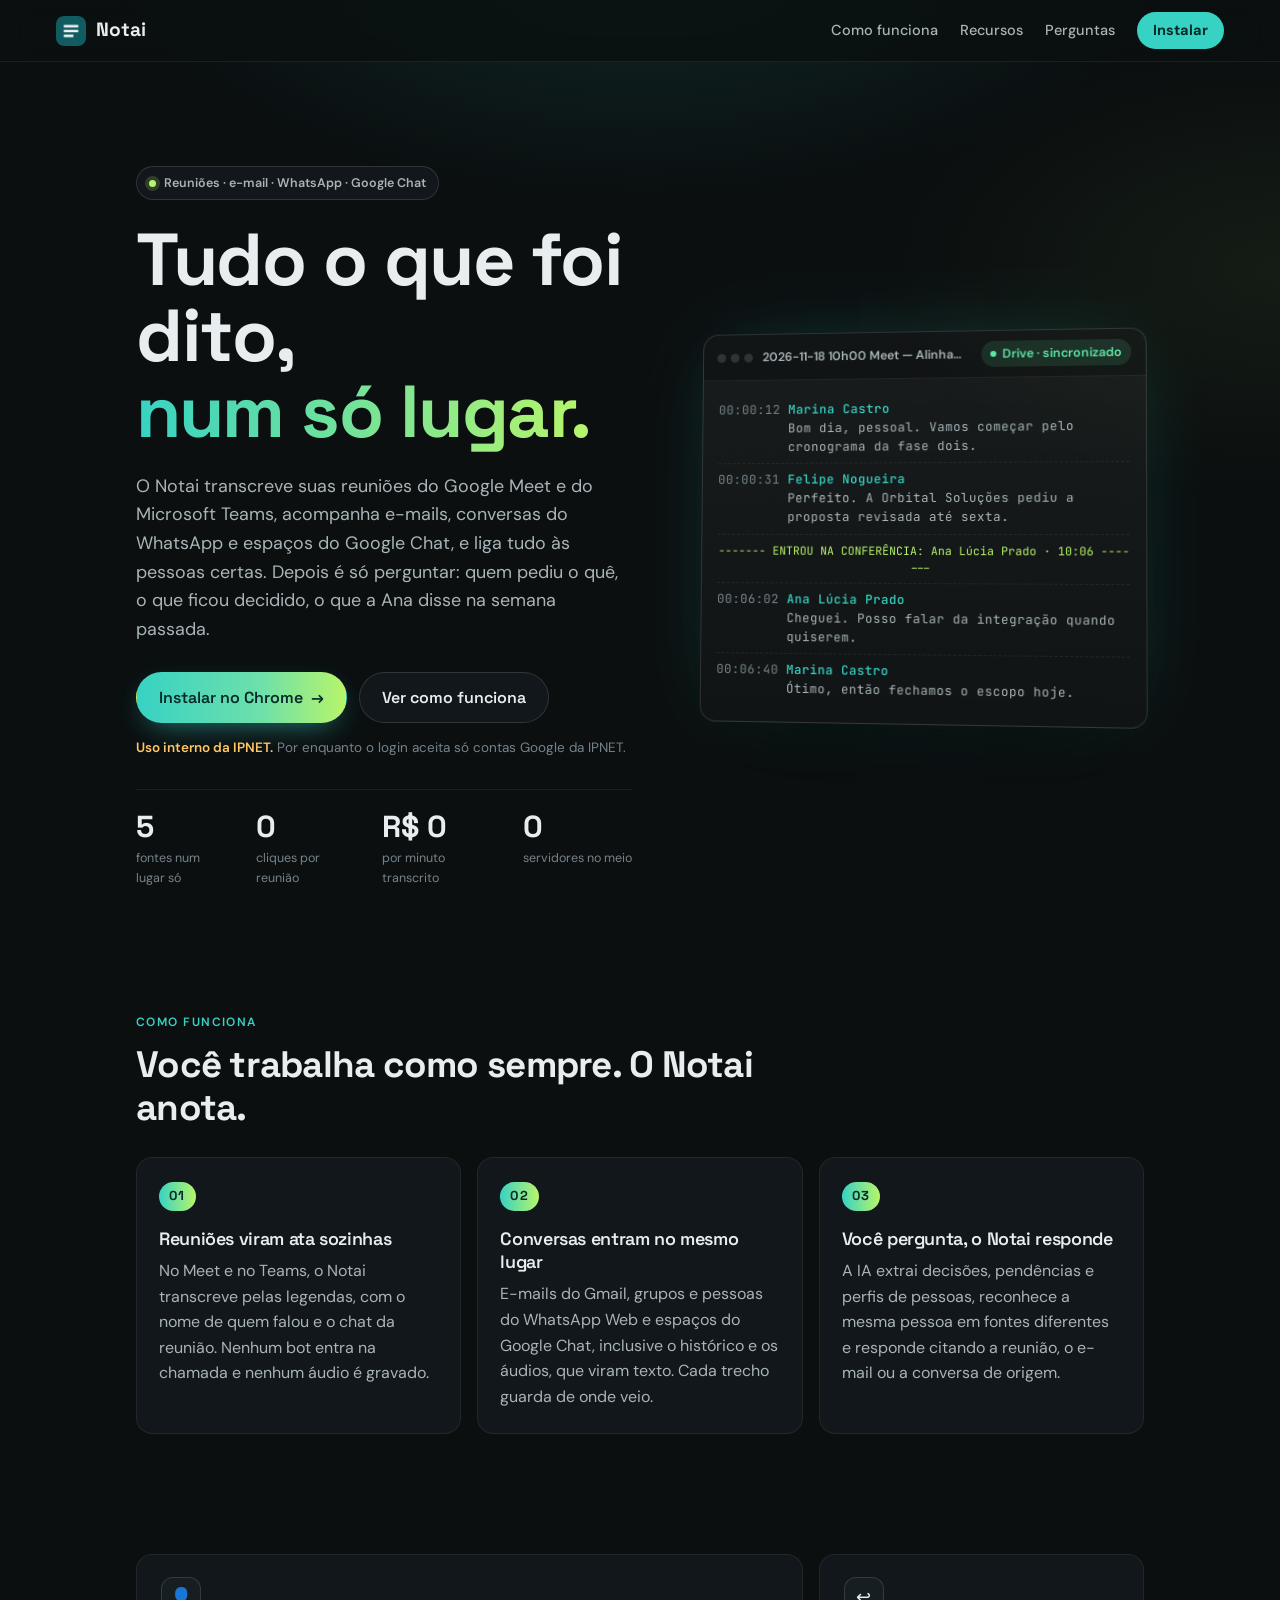
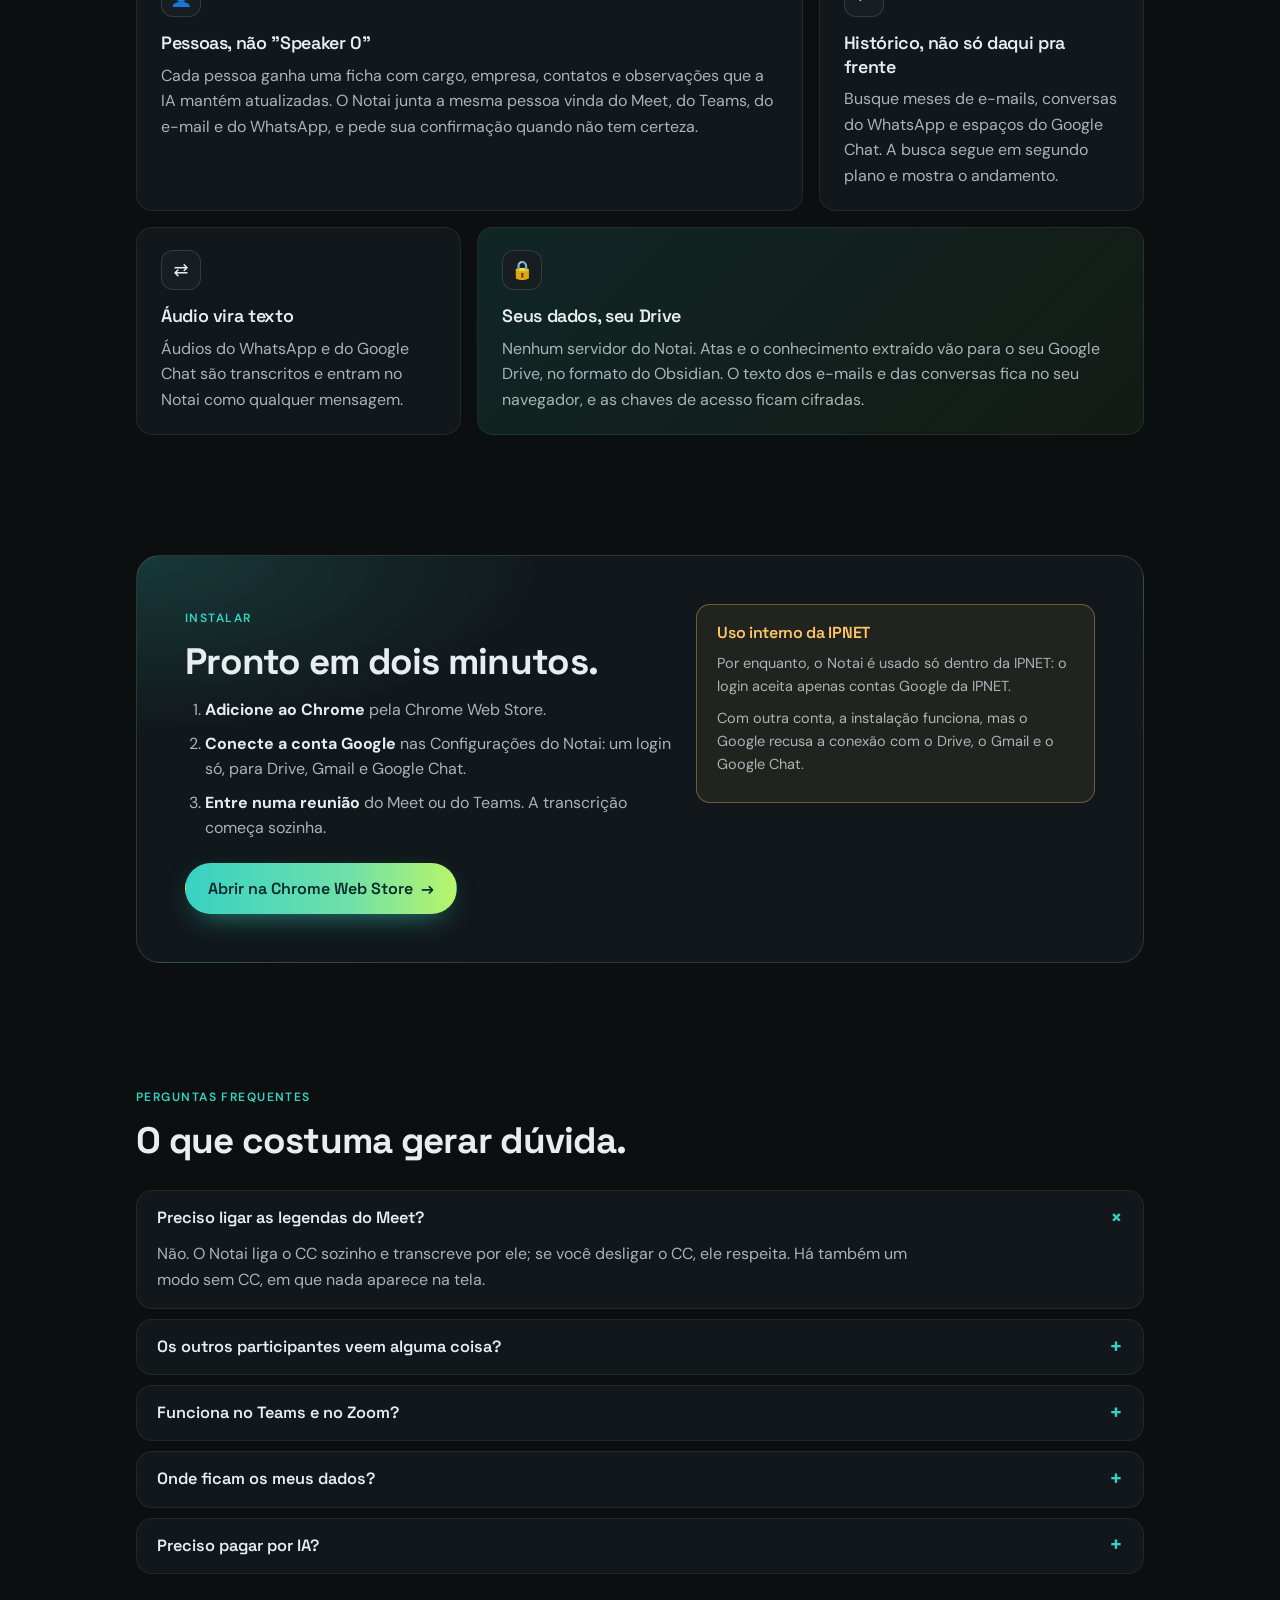
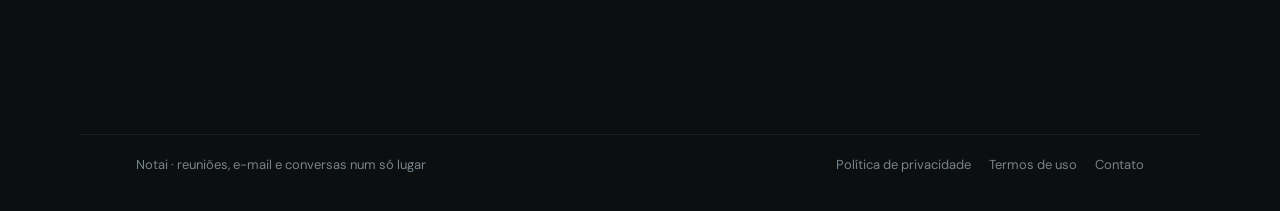
==== index.html @ 9de2dbbe "Site do Notai (notai.ia.br): home, política de privacidade e termos de uso Co-Authored-By: Claude Op" ====
<!doctype html>
<html lang="pt-BR">
<head>
  <meta charset="utf-8" />
  <meta name="viewport" content="width=device-width, initial-scale=1" />
  <title>Notai · reuniões e conversas num só lugar</title>
  <meta name="description" content="O Notai é uma extensão para o Google Chrome que transcreve reuniões do Google Meet e do Microsoft Teams e junta tudo, com e-mails, WhatsApp e Google Chat, num lugar só que você consulta em linguagem natural. Sem bot, sem servidor e sem custo por minuto." />
  <link rel="icon" href="icon128.png" />
  <link rel="preconnect" href="https://fonts.googleapis.com" />
  <link rel="preconnect" href="https://fonts.gstatic.com" crossorigin />
  <link href="https://fonts.googleapis.com/css2?family=Space+Grotesk:wght@500;600;700&family=DM+Sans:opsz,wght@9..40,400;9..40,500;9..40,600&family=JetBrains+Mono:wght@400;500&display=swap" rel="stylesheet" />
  <link rel="stylesheet" href="style.css" />
</head>
<body>
  <div class="glow" aria-hidden="true"></div>

  <header class="top">
    <a class="brand" href="./"><img src="icon128.png" alt="" width="30" height="30" /><span>Notai</span></a>
    <nav class="nav" aria-label="Principal">
      <a href="#como-funciona">Como funciona</a>
      <a href="#recursos">Recursos</a>
      <a href="#perguntas">Perguntas</a>
      <a class="cta" href="#instalar">Instalar</a>
    </nav>
  </header>

  <main>
    <section class="hero">
      <div>
        <span class="pill"><span class="pill-dot"></span>Reuniões · e-mail · WhatsApp · Google Chat</span>
        <h1>Tudo o que foi dito,<br /><span class="grad">num só lugar.</span></h1>
        <p class="lede">O Notai transcreve suas reuniões do Google Meet e do Microsoft Teams, acompanha e-mails, conversas do WhatsApp e espaços do Google Chat, e liga tudo às pessoas certas. Depois é só perguntar: quem pediu o quê, o que ficou decidido, o que a Ana disse na semana passada.</p>
        <div class="cta-row">
          <a class="btn btn-primary" href="#instalar">Instalar no Chrome <span class="arrow">→</span></a>
          <a class="btn btn-ghost" href="#como-funciona">Ver como funciona</a>
        </div>
        <p class="note"><strong>Uso interno da IPNET.</strong> Por enquanto o login aceita só contas Google da IPNET.</p>
        <ul class="proof" aria-label="O que o Notai garante">
          <li><strong>5</strong><span>fontes num lugar só</span></li>
          <li><strong>0</strong><span>cliques por reunião</span></li>
          <li><strong>R$ 0</strong><span>por minuto transcrito</span></li>
          <li><strong>0</strong><span>servidores no meio</span></li>
        </ul>
      </div>
      <figure class="sample" aria-label="Exemplo de transcrição">
        <figcaption>
          <span class="win"><i></i><i></i><i></i></span>
          <span class="sample-name">2026-11-18 10h00 Meet — Alinhamento Projeto Aurora.md</span>
          <span class="sample-tag"><span class="live-dot"></span>Drive · sincronizado</span>
        </figcaption>
        <div class="sample-body">
          <div class="line"><span class="t">00:00:12</span><span class="who">Marina Castro</span><span class="txt">Bom dia, pessoal. Vamos começar pelo cronograma da fase dois.</span></div>
          <div class="line"><span class="t">00:00:31</span><span class="who">Felipe Nogueira</span><span class="txt">Perfeito. A Orbital Soluções pediu a proposta revisada até sexta.</span></div>
          <div class="line ev">------- ENTROU NA CONFERÊNCIA: Ana Lúcia Prado · 10:06 -------</div>
          <div class="line"><span class="t">00:06:02</span><span class="who">Ana Lúcia Prado</span><span class="txt">Cheguei. Posso falar da integração quando quiserem.</span></div>
          <div class="line"><span class="t">00:06:40</span><span class="who">Marina Castro</span><span class="txt">Ótimo, então fechamos o escopo hoje.</span></div>
        </div>
      </figure>
    </section>

    <section id="como-funciona">
      <div class="section-head">
        <span class="eyebrow">Como funciona</span>
        <h2>Você trabalha como sempre. O Notai anota.</h2>
      </div>
      <ol class="steps">
        <li class="card"><span class="step-n">01</span><h3>Reuniões viram ata sozinhas</h3><p>No Meet e no Teams, o Notai transcreve pelas legendas, com o nome de quem falou e o chat da reunião. Nenhum bot entra na chamada e nenhum áudio é gravado.</p></li>
        <li class="card"><span class="step-n">02</span><h3>Conversas entram no mesmo lugar</h3><p>E-mails do Gmail, grupos e pessoas do WhatsApp Web e espaços do Google Chat, inclusive o histórico e os áudios, que viram texto. Cada trecho guarda de onde veio.</p></li>
        <li class="card"><span class="step-n">03</span><h3>Você pergunta, o Notai responde</h3><p>A IA extrai decisões, pendências e perfis de pessoas, reconhece a mesma pessoa em fontes diferentes e responde citando a reunião, o e-mail ou a conversa de origem.</p></li>
      </ol>
    </section>

    <section id="recursos" class="bento">
      <article class="card span-2"><span class="icon">👤</span><h3>Pessoas, não "Speaker 0"</h3><p>Cada pessoa ganha uma ficha com cargo, empresa, contatos e observações que a IA mantém atualizadas. O Notai junta a mesma pessoa vinda do Meet, do Teams, do e-mail e do WhatsApp, e pede sua confirmação quando não tem certeza.</p></article>
      <article class="card"><span class="icon">↩</span><h3>Histórico, não só daqui pra frente</h3><p>Busque meses de e-mails, conversas do WhatsApp e espaços do Google Chat. A busca segue em segundo plano e mostra o andamento.</p></article>
      <article class="card"><span class="icon">⇄</span><h3>Áudio vira texto</h3><p>Áudios do WhatsApp e do Google Chat são transcritos e entram no Notai como qualquer mensagem.</p></article>
      <article class="card span-2 accent"><span class="icon">🔒</span><h3>Seus dados, seu Drive</h3><p>Nenhum servidor do Notai. Atas e o conhecimento extraído vão para o seu Google Drive, no formato do Obsidian. O texto dos e-mails e das conversas fica no seu navegador, e as chaves de acesso ficam cifradas.</p></article>
    </section>

    <section id="instalar" class="install">
      <div>
        <span class="eyebrow">Instalar</span>
        <h2>Pronto em dois minutos.</h2>
        <ol>
          <li><strong>Adicione ao Chrome</strong> pela Chrome Web Store.</li>
          <li><strong>Conecte a conta Google</strong> nas Configurações do Notai: um login só, para Drive, Gmail e Google Chat.</li>
          <li><strong>Entre numa reunião</strong> do Meet ou do Teams. A transcrição começa sozinha.</li>
        </ol>
        <div class="cta-row" style="margin-top: 22px">
          <a class="btn btn-primary" id="store-link" href="https://chromewebstore.google.com/search/Notai" target="_blank" rel="noopener">Abrir na Chrome Web Store <span class="arrow">→</span></a>
        </div>
      </div>
      <aside class="ipnet">
        <h3>Uso interno da IPNET</h3>
        <p>Por enquanto, o Notai é usado só dentro da IPNET: o login aceita apenas contas Google da IPNET.</p>
        <p>Com outra conta, a instalação funciona, mas o Google recusa a conexão com o Drive, o Gmail e o Google Chat.</p>
      </aside>
    </section>

    <section id="perguntas" class="faq">
      <div class="section-head">
        <span class="eyebrow">Perguntas frequentes</span>
        <h2>O que costuma gerar dúvida.</h2>
      </div>
      <div class="faq-list">
        <details class="card" open><summary>Preciso ligar as legendas do Meet?</summary><p>Não. O Notai liga o CC sozinho e transcreve por ele; se você desligar o CC, ele respeita. Há também um modo sem CC, em que nada aparece na tela.</p></details>
        <details class="card"><summary>Os outros participantes veem alguma coisa?</summary><p>Nenhum bot entra na chamada. Por isso mesmo, avise que a reunião está sendo transcrita; o Notai pode mandar esse aviso no chat da reunião por você.</p></details>
        <details class="card"><summary>Funciona no Teams e no Zoom?</summary><p>No Teams web, sim: o Notai liga as legendas sozinho, transcreve e guarda o chat da reunião. O Zoom ainda não é coberto.</p></details>
        <details class="card"><summary>Onde ficam os meus dados?</summary><p>Não existe servidor do Notai. Atas e o conhecimento extraído vão para o seu Drive; o texto de e-mails e conversas fica no seu navegador. Com uma IA em nuvem, os trechos analisados vão para o provedor que você escolher. Detalhes na <a href="politica-de-privacidade/">política de privacidade</a>.</p></details>
        <details class="card"><summary>Preciso pagar por IA?</summary><p>Não para transcrever. Para resumir e responder perguntas, você escolhe entre a IA do próprio Chrome (Gemini Nano), gratuita, e um provedor em nuvem com a sua chave.</p></details>
      </div>
    </section>
  </main>

  <footer class="site-footer">
    <span>Notai · reuniões, e-mail e conversas num só lugar</span>
    <nav aria-label="Rodapé">
      <a href="politica-de-privacidade/">Política de privacidade</a>
      <a href="termos-de-uso/">Termos de uso</a>
      <a href="mailto:rodrigorbonfim@gmail.com">Contato</a>
    </nav>
  </footer>
</body>
</html>
---- style.css ----
/* notai.ia.br: mesma identidade das Configurações do Notai (fundo escuro, verde-água, Space Grotesk + DM Sans).
   Home chamativa; política e termos como páginas de leitura. */

:root {
  color-scheme: dark;
  --bg: #0b0f10;
  --surface: #11171a;
  --surface-2: #161e22;
  --text: #e8eef0;
  --text-2: #a9b4b8;
  --muted: #76838a;
  --line: rgba(255, 255, 255, .07);
  --line-2: rgba(255, 255, 255, .13);
  --brand: #37d2c4;
  --brand-2: #b8f56a;
  --brand-soft: rgba(55, 210, 196, .12);
  --brand-ink: #062a2a;
  --warn: #ffc864;
  --font-display: "Space Grotesk", "Segoe UI", system-ui, sans-serif;
  --font-body: "DM Sans", "Segoe UI", system-ui, sans-serif;
  --font-mono: "JetBrains Mono", ui-monospace, Consolas, monospace;
  --ease: cubic-bezier(.2, .7, .2, 1);
  --radius: 16px;
}

* { box-sizing: border-box; }
html { scroll-behavior: smooth; }
body { margin: 0; background: var(--bg); color: var(--text); font-family: var(--font-body); font-size: 16px; line-height: 1.6; overflow-x: hidden; }
a { color: var(--brand); }
h1, h2, h3 { font-family: var(--font-display); margin: 0; letter-spacing: -.02em; }
h1 { font-size: clamp(2.5rem, 6.4vw, 4.6rem); line-height: 1.03; font-weight: 700; }
h2 { font-size: clamp(1.6rem, 3.2vw, 2.3rem); line-height: 1.15; font-weight: 700; }
h3 { font-size: 1.12rem; line-height: 1.3; font-weight: 600; }
:focus-visible { outline: 2px solid var(--brand); outline-offset: 3px; }

/* fundo: brilho suave no alto, sem animação pesada */
.glow { position: fixed; inset: 0; z-index: -1; pointer-events: none; background:
  radial-gradient(900px 480px at 50% -10%, rgba(55, 210, 196, .14), transparent 62%),
  radial-gradient(700px 400px at 100% 30%, rgba(184, 245, 106, .06), transparent 60%); }

/* ───────── cabeçalho ───────── */
.top { position: sticky; top: 0; z-index: 5; display: flex; align-items: center; justify-content: space-between; gap: 16px; padding: 12px clamp(16px, 5vw, 56px); background: rgba(11, 15, 16, .8); backdrop-filter: blur(12px); border-bottom: 1px solid var(--line); }
.brand { display: flex; align-items: center; gap: 10px; text-decoration: none; color: var(--text); font-family: var(--font-display); font-size: 1.2rem; font-weight: 700; }
.brand img { width: 30px; height: 30px; border-radius: 8px; }
.nav { display: flex; align-items: center; gap: 22px; }
.nav a { text-decoration: none; color: var(--text-2); font-weight: 500; font-size: 14.5px; }
.nav a:hover { color: var(--text); }
.nav .cta { padding: 7px 16px; border-radius: 999px; background: var(--brand); color: var(--brand-ink); font-weight: 700; }
.nav .cta:hover { color: var(--brand-ink); box-shadow: 0 8px 22px -10px rgba(55, 210, 196, .9); }

main { max-width: 1120px; margin: 0 auto; padding: 0 clamp(16px, 5vw, 56px) 40px; }
section { margin: 0 0 clamp(64px, 10vw, 120px); }
.eyebrow { display: inline-block; margin-bottom: 12px; font-size: 12px; font-weight: 600; letter-spacing: .12em; text-transform: uppercase; color: var(--brand); }
.section-head { max-width: 660px; margin-bottom: 28px; }
.section-head p { color: var(--text-2); margin: 10px 0 0; }
.card { background: var(--surface); border: 1px solid var(--line); border-radius: var(--radius); }

/* ───────── botões ───────── */
.btn { display: inline-flex; align-items: center; gap: 8px; padding: 12px 22px; border-radius: 999px; font-family: var(--font-display); font-weight: 600; text-decoration: none; border: 1px solid transparent; transition: transform .2s var(--ease), box-shadow .2s, border-color .2s; }
.btn-primary { background: linear-gradient(90deg, var(--brand), #6fe0a9 60%, var(--brand-2)); color: var(--brand-ink); box-shadow: 0 10px 30px -12px rgba(55, 210, 196, .7); }
.btn-primary:hover { transform: translateY(-2px); box-shadow: 0 18px 40px -14px rgba(55, 210, 196, .9); }
.btn-ghost { color: var(--text); border-color: var(--line-2); background: var(--surface); }
.btn-ghost:hover { border-color: var(--brand); }
.btn .arrow { transition: transform .2s var(--ease); }
.btn:hover .arrow { transform: translateX(4px); }

/* ───────── destaque ───────── */
.hero { display: grid; grid-template-columns: 1.05fr .95fr; gap: clamp(28px, 5vw, 64px); align-items: center; padding-top: clamp(48px, 9vw, 104px); }
.pill { display: inline-flex; align-items: center; gap: 8px; padding: 6px 12px; border-radius: 999px; background: var(--surface); border: 1px solid var(--line-2); font-size: 12.5px; font-weight: 600; color: var(--text-2); margin-bottom: 22px; }
.pill-dot { width: 7px; height: 7px; border-radius: 50%; background: var(--brand-2); box-shadow: 0 0 0 4px rgba(184, 245, 106, .18); }
.grad { background: linear-gradient(90deg, var(--brand), var(--brand-2)); -webkit-background-clip: text; background-clip: text; color: transparent; }
.lede { font-size: 1.12rem; color: var(--text-2); max-width: 560px; margin: 22px 0 28px; }
.cta-row { display: flex; gap: 12px; flex-wrap: wrap; }
.note { margin: 14px 0 0; font-size: 13.5px; color: var(--muted); }
.note strong { color: var(--warn); font-weight: 600; }
.proof { list-style: none; display: grid; grid-template-columns: repeat(4, auto); gap: 18px 28px; padding: 22px 0 0; margin: 30px 0 0; border-top: 1px solid var(--line); }
.proof li { display: flex; flex-direction: column; }
.proof strong { font-family: var(--font-display); font-size: 1.9rem; line-height: 1; }
.proof span { font-size: 12.5px; color: var(--muted); margin-top: 6px; }

.sample { margin: 0; background: linear-gradient(180deg, rgba(255, 255, 255, .05), rgba(255, 255, 255, .02)); border: 1px solid var(--line-2); border-radius: var(--radius); box-shadow: 0 40px 80px -40px rgba(0, 0, 0, .8), 0 0 80px -30px rgba(55, 210, 196, .35); overflow: hidden; transform: perspective(1200px) rotateY(-6deg) rotateX(2deg); transition: transform .5s var(--ease); }
.sample:hover { transform: none; }
.sample figcaption { display: flex; align-items: center; gap: 10px; padding: 10px 14px; border-bottom: 1px solid var(--line); font-size: 12.5px; color: var(--muted); background: rgba(0, 0, 0, .25); }
.win { display: inline-flex; gap: 5px; }
.win i { width: 9px; height: 9px; border-radius: 50%; background: var(--line-2); }
.sample-name { font-weight: 600; color: var(--text-2); overflow: hidden; text-overflow: ellipsis; white-space: nowrap; }
.sample-tag { margin-left: auto; display: inline-flex; align-items: center; gap: 6px; padding: 3px 9px; border-radius: 999px; background: rgba(94, 230, 164, .12); color: #5ee6a4; font-weight: 600; white-space: nowrap; }
.live-dot { width: 6px; height: 6px; border-radius: 50%; background: #5ee6a4; animation: pulse 1.6s ease-in-out infinite; }
@keyframes pulse { 50% { opacity: .35; } }
.sample-body { padding: 14px 16px 16px; font-family: var(--font-mono); font-size: 12.5px; line-height: 1.5; }
.line { display: grid; grid-template-columns: 62px 1fr; column-gap: 10px; padding: 7px 0; border-bottom: 1px dashed var(--line); }
.line:last-child { border-bottom: 0; }
.line .t { color: var(--muted); }
.line .who { color: var(--brand); font-weight: 500; grid-column: 2; }
.line .txt { grid-column: 2; color: var(--text-2); }
.line.ev { grid-template-columns: 1fr; color: var(--brand-2); text-align: center; font-size: 11.5px; }

/* ───────── como funciona e recursos ───────── */
.steps { list-style: none; margin: 0; padding: 0; display: grid; grid-template-columns: repeat(3, 1fr); gap: 16px; }
.steps li { padding: 24px 22px; }
.step-n { display: inline-block; font-family: var(--font-display); font-size: 13px; font-weight: 700; letter-spacing: .1em; color: var(--brand-ink); background: linear-gradient(90deg, var(--brand), var(--brand-2)); padding: 4px 10px; border-radius: 999px; margin-bottom: 16px; }
.steps h3, .bento h3 { margin-bottom: 8px; }
.steps p, .bento p { margin: 0; color: var(--text-2); }
.bento { display: grid; grid-template-columns: repeat(3, 1fr); gap: 16px; }
.bento article { padding: 22px 24px; }
.bento .span-2 { grid-column: span 2; }
.bento .accent { background: linear-gradient(135deg, rgba(55, 210, 196, .12), rgba(184, 245, 106, .05)); }
.icon { display: grid; place-items: center; width: 40px; height: 40px; border-radius: 12px; background: var(--surface-2); border: 1px solid var(--line-2); font-size: 18px; margin-bottom: 14px; }

/* ───────── instalar ───────── */
.install { display: grid; grid-template-columns: 1.1fr .9fr; gap: 24px; padding: clamp(28px, 5vw, 48px); border-radius: 24px; border: 1px solid var(--line-2); background: radial-gradient(700px 300px at 0% 0%, rgba(55, 210, 196, .18), transparent 60%), var(--surface); }
.install ol { margin: 14px 0 0; padding-left: 20px; color: var(--text-2); }
.install li { margin: 0 0 8px; }
.install li strong { color: var(--text); }
.ipnet { align-self: start; padding: 18px 20px; border-radius: 14px; border: 1px solid rgba(255, 200, 100, .35); background: rgba(255, 200, 100, .07); font-size: 14.5px; color: var(--text-2); }
.ipnet h3 { color: var(--warn); margin-bottom: 8px; font-size: 1rem; }
.ipnet p { margin: 0 0 8px; }

/* ───────── perguntas ───────── */
.faq-list { display: grid; gap: 10px; }
.faq details { padding: 14px 20px; }
.faq summary { font-family: var(--font-display); font-size: 1.02rem; font-weight: 600; list-style: none; display: flex; justify-content: space-between; align-items: center; gap: 16px; cursor: pointer; }
.faq summary::-webkit-details-marker { display: none; }
.faq summary::after { content: "+"; color: var(--brand); font-size: 1.4rem; line-height: 1; transition: transform .25s var(--ease); }
.faq details[open] summary::after { transform: rotate(45deg); }
.faq p { margin: 10px 0 2px; color: var(--text-2); max-width: 760px; }

/* ───────── páginas de leitura (política, termos) ───────── */
.doc { max-width: 760px; margin: 0 auto; padding: clamp(36px, 6vw, 64px) 0 24px; }
.doc h1 { font-size: clamp(2rem, 4.6vw, 3rem); margin-bottom: 8px; }
.doc .meta { color: var(--muted); font-size: 14px; margin: 0 0 28px; }
.doc h2 { font-size: 1.25rem; margin: 34px 0 10px; padding-top: 22px; border-top: 1px solid var(--line); }
.doc p, .doc li { color: var(--text-2); }
.doc li { margin: 6px 0; }
.doc strong { color: var(--text); }
.doc .summary { padding: 18px 22px; border-radius: 14px; background: var(--brand-soft); border: 1px solid rgba(55, 210, 196, .3); }
.doc .summary ul { margin: 0; padding-left: 20px; }

/* ───────── rodapé ───────── */
.site-footer { display: flex; justify-content: space-between; align-items: center; gap: 12px; flex-wrap: wrap; max-width: 1120px; margin: 0 auto; padding: 20px clamp(16px, 5vw, 56px) 36px; border-top: 1px solid var(--line); font-size: 13px; color: var(--muted); }
.site-footer nav { display: flex; gap: 18px; flex-wrap: wrap; }
.site-footer a { color: var(--muted); text-decoration: none; }
.site-footer a:hover { color: var(--brand); }

/* ───────── responsivo e acessibilidade ───────── */
@media (max-width: 900px) {
  .hero, .install { grid-template-columns: 1fr; }
  .sample { transform: none; }
  .steps, .bento { grid-template-columns: 1fr; }
  .bento .span-2 { grid-column: auto; }
  .proof { grid-template-columns: 1fr 1fr; }
  .nav a:not(.cta) { display: none; }
}
@media (prefers-reduced-motion: reduce) {
  *, *::before, *::after { animation-duration: .01ms !important; animation-iteration-count: 1 !important; transition-duration: .01ms !important; }
  .sample { transform: none; }
}
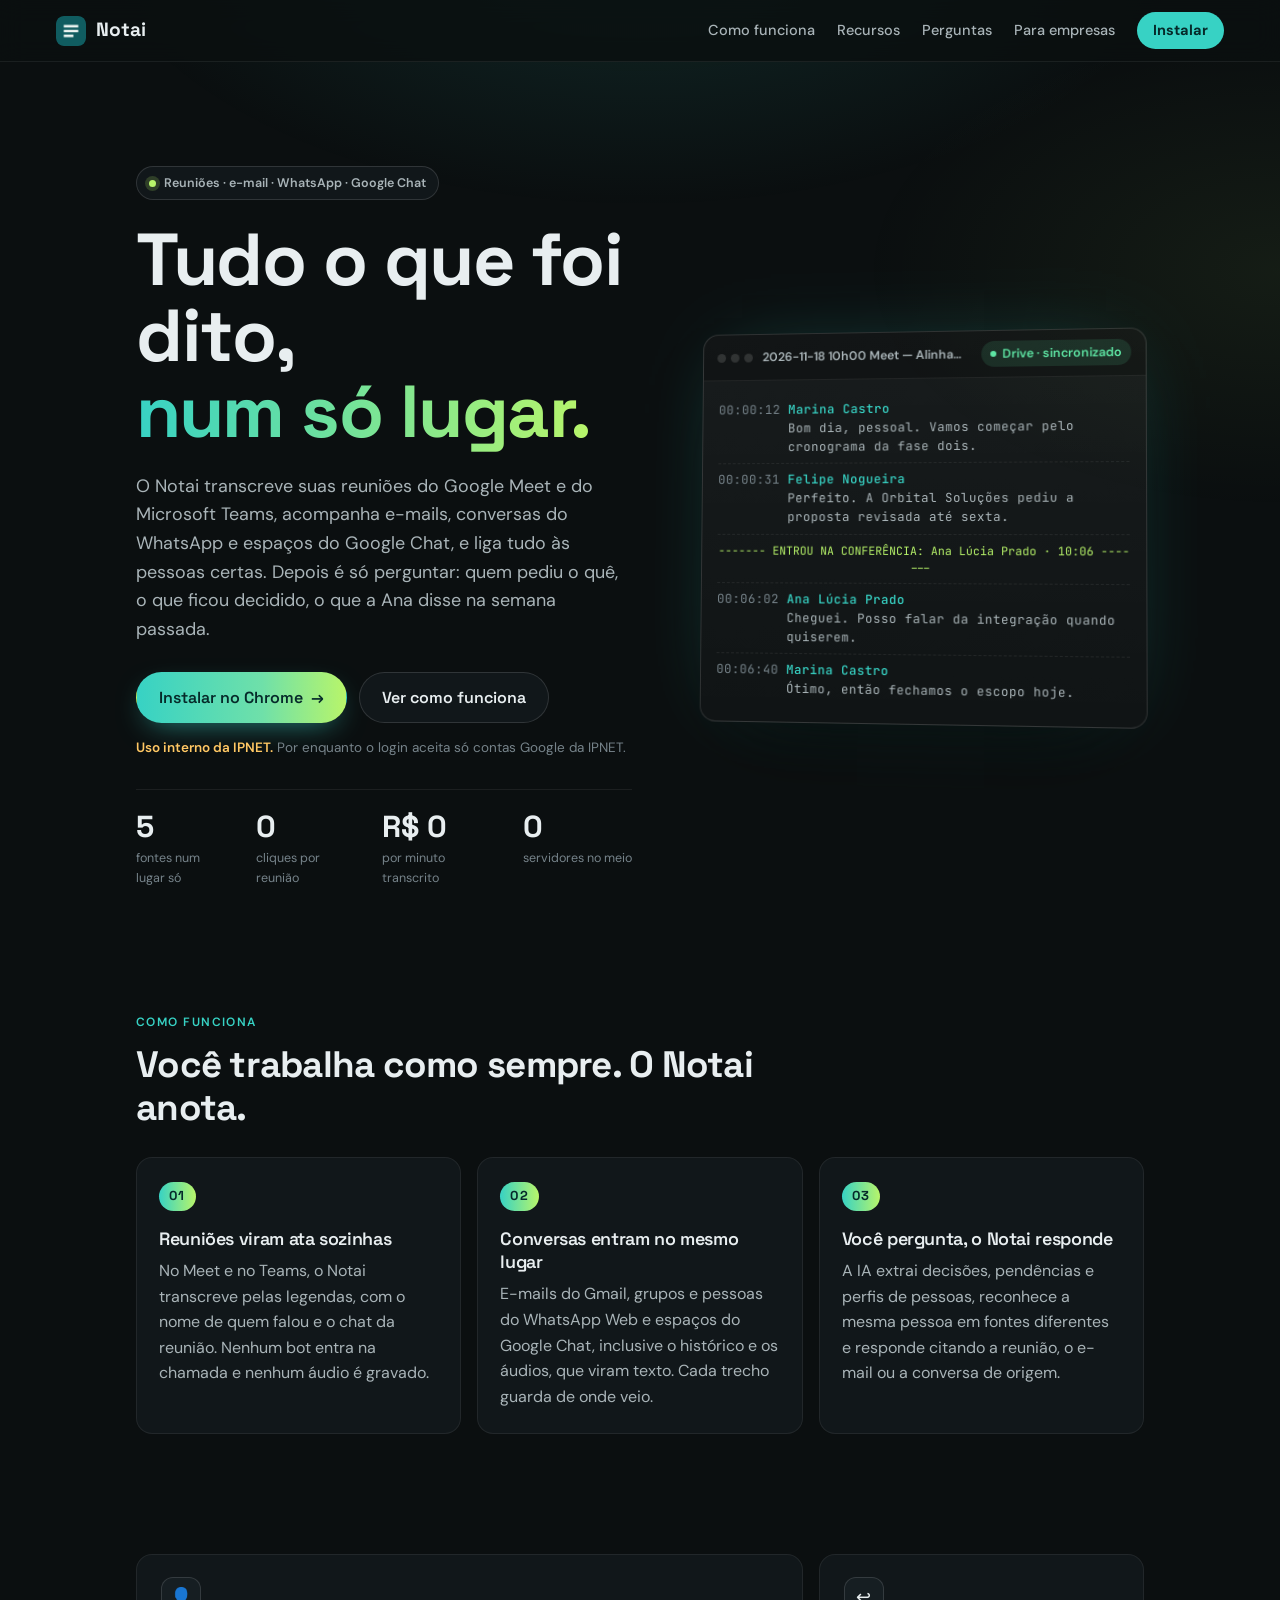
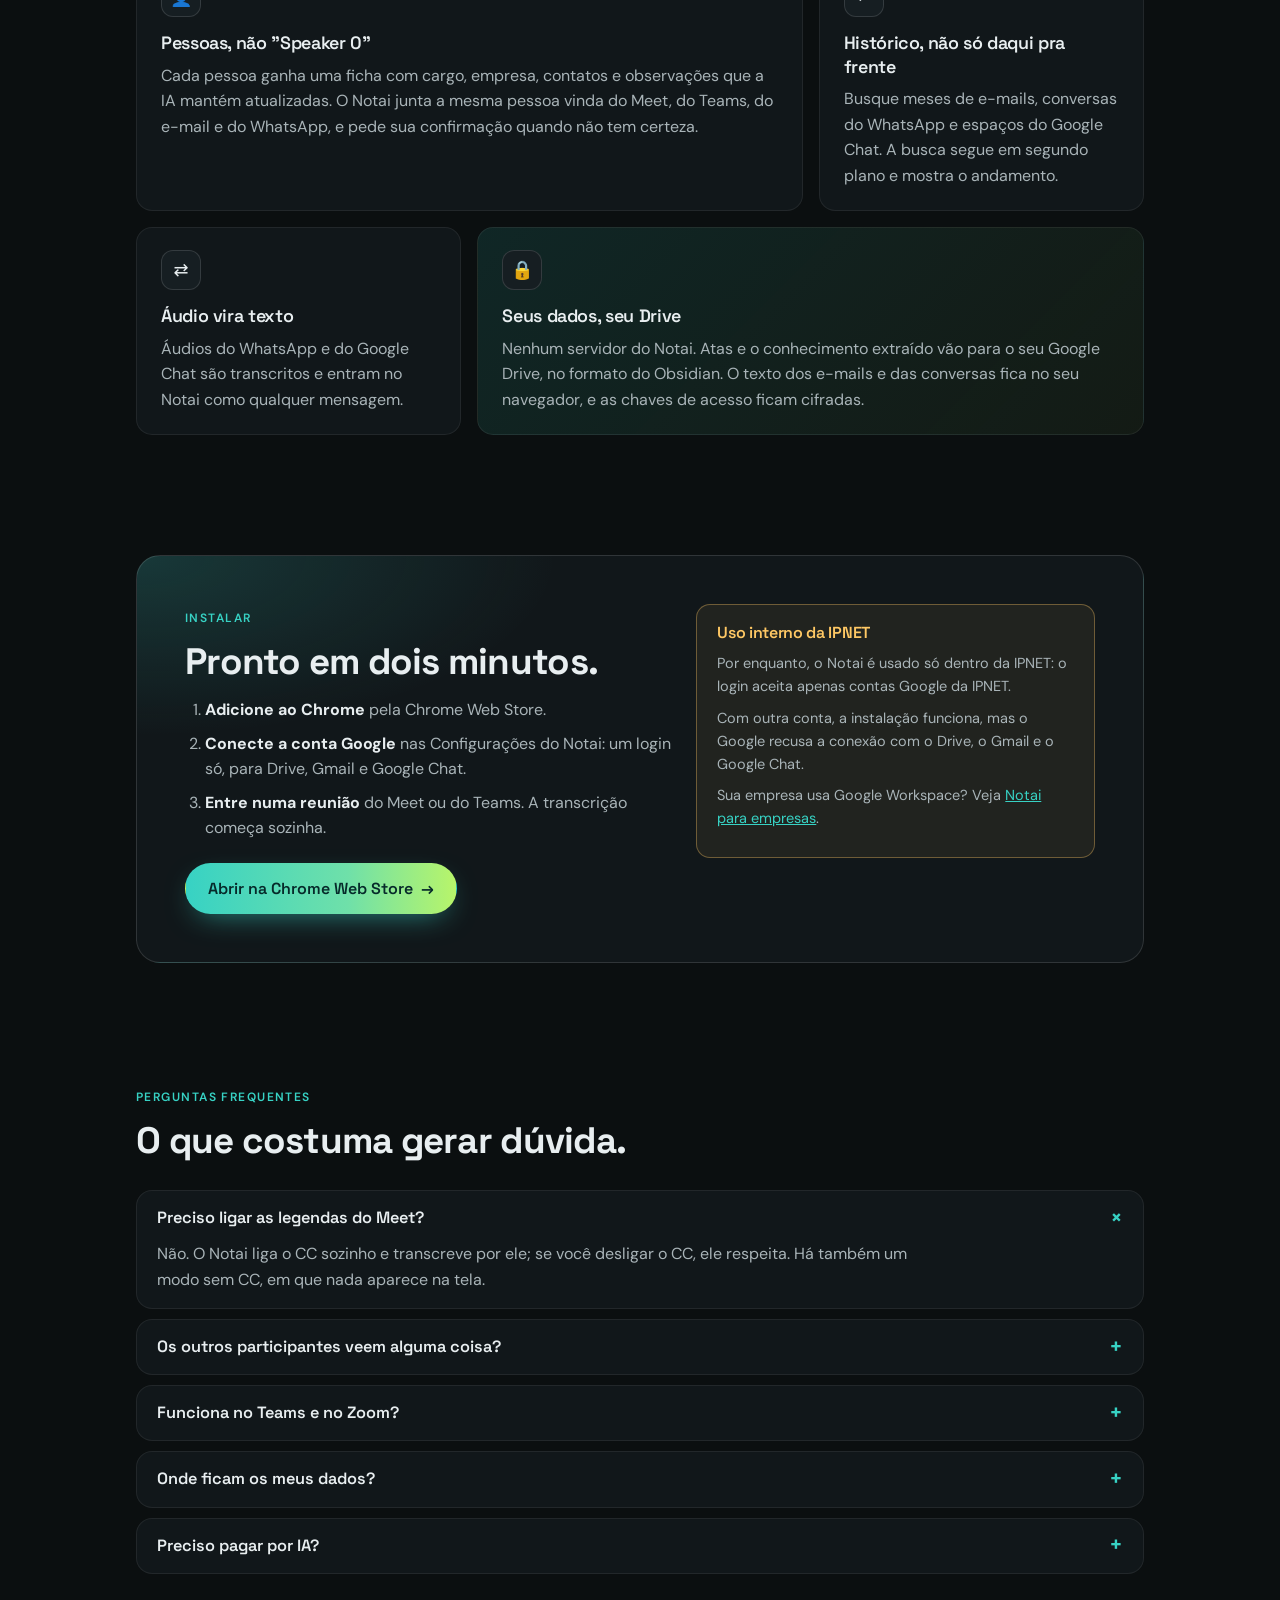
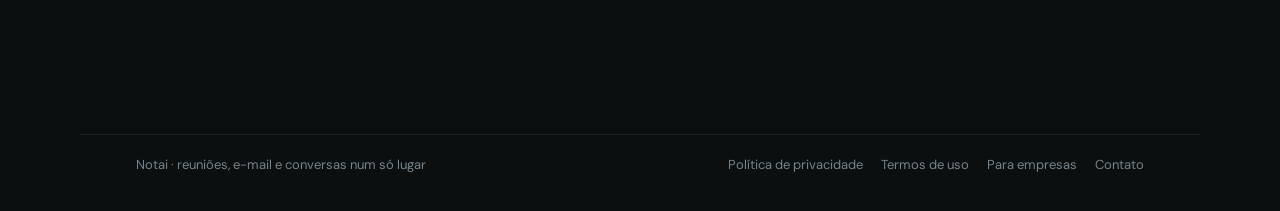
==== commit 59e57755: "Páginas Entrar (convite da empresa) e Notai para empresas (guia e gerador) Co-Authored-By: Claude Op" ====
--- a/index.html
+++ b/index.html
@@ -20,6 +20,7 @@
       <a href="#como-funciona">Como funciona</a>
       <a href="#recursos">Recursos</a>
       <a href="#perguntas">Perguntas</a>
+      <a href="empresas/">Para empresas</a>
       <a class="cta" href="#instalar">Instalar</a>
     </nav>
   </header>
@@ -31,7 +32,7 @@
         <h1>Tudo o que foi dito,<br /><span class="grad">num só lugar.</span></h1>
         <p class="lede">O Notai transcreve suas reuniões do Google Meet e do Microsoft Teams, acompanha e-mails, conversas do WhatsApp e espaços do Google Chat, e liga tudo às pessoas certas. Depois é só perguntar: quem pediu o quê, o que ficou decidido, o que a Ana disse na semana passada.</p>
         <div class="cta-row">
-          <a class="btn btn-primary" href="#instalar">Instalar no Chrome <span class="arrow">→</span></a>
+          <a class="btn btn-primary" href="https://chromewebstore.google.com/detail/dehlandkobgbbgkkjokhnkllopbijbge" target="_blank" rel="noopener">Instalar no Chrome <span class="arrow">→</span></a>
           <a class="btn btn-ghost" href="#como-funciona">Ver como funciona</a>
         </div>
         <p class="note"><strong>Uso interno da IPNET.</strong> Por enquanto o login aceita só contas Google da IPNET.</p>
@@ -87,13 +88,14 @@
           <li><strong>Entre numa reunião</strong> do Meet ou do Teams. A transcrição começa sozinha.</li>
         </ol>
         <div class="cta-row" style="margin-top: 22px">
-          <a class="btn btn-primary" id="store-link" href="https://chromewebstore.google.com/search/Notai" target="_blank" rel="noopener">Abrir na Chrome Web Store <span class="arrow">→</span></a>
+          <a class="btn btn-primary" id="store-link" href="https://chromewebstore.google.com/detail/dehlandkobgbbgkkjokhnkllopbijbge" target="_blank" rel="noopener">Abrir na Chrome Web Store <span class="arrow">→</span></a>
         </div>
       </div>
       <aside class="ipnet">
         <h3>Uso interno da IPNET</h3>
         <p>Por enquanto, o Notai é usado só dentro da IPNET: o login aceita apenas contas Google da IPNET.</p>
         <p>Com outra conta, a instalação funciona, mas o Google recusa a conexão com o Drive, o Gmail e o Google Chat.</p>
+        <p>Sua empresa usa Google Workspace? Veja <a href="empresas/">Notai para empresas</a>.</p>
       </aside>
     </section>
 
@@ -117,6 +119,7 @@
     <nav aria-label="Rodapé">
       <a href="politica-de-privacidade/">Política de privacidade</a>
       <a href="termos-de-uso/">Termos de uso</a>
+      <a href="empresas/">Para empresas</a>
       <a href="mailto:rodrigorbonfim@gmail.com">Contato</a>
     </nav>
   </footer>
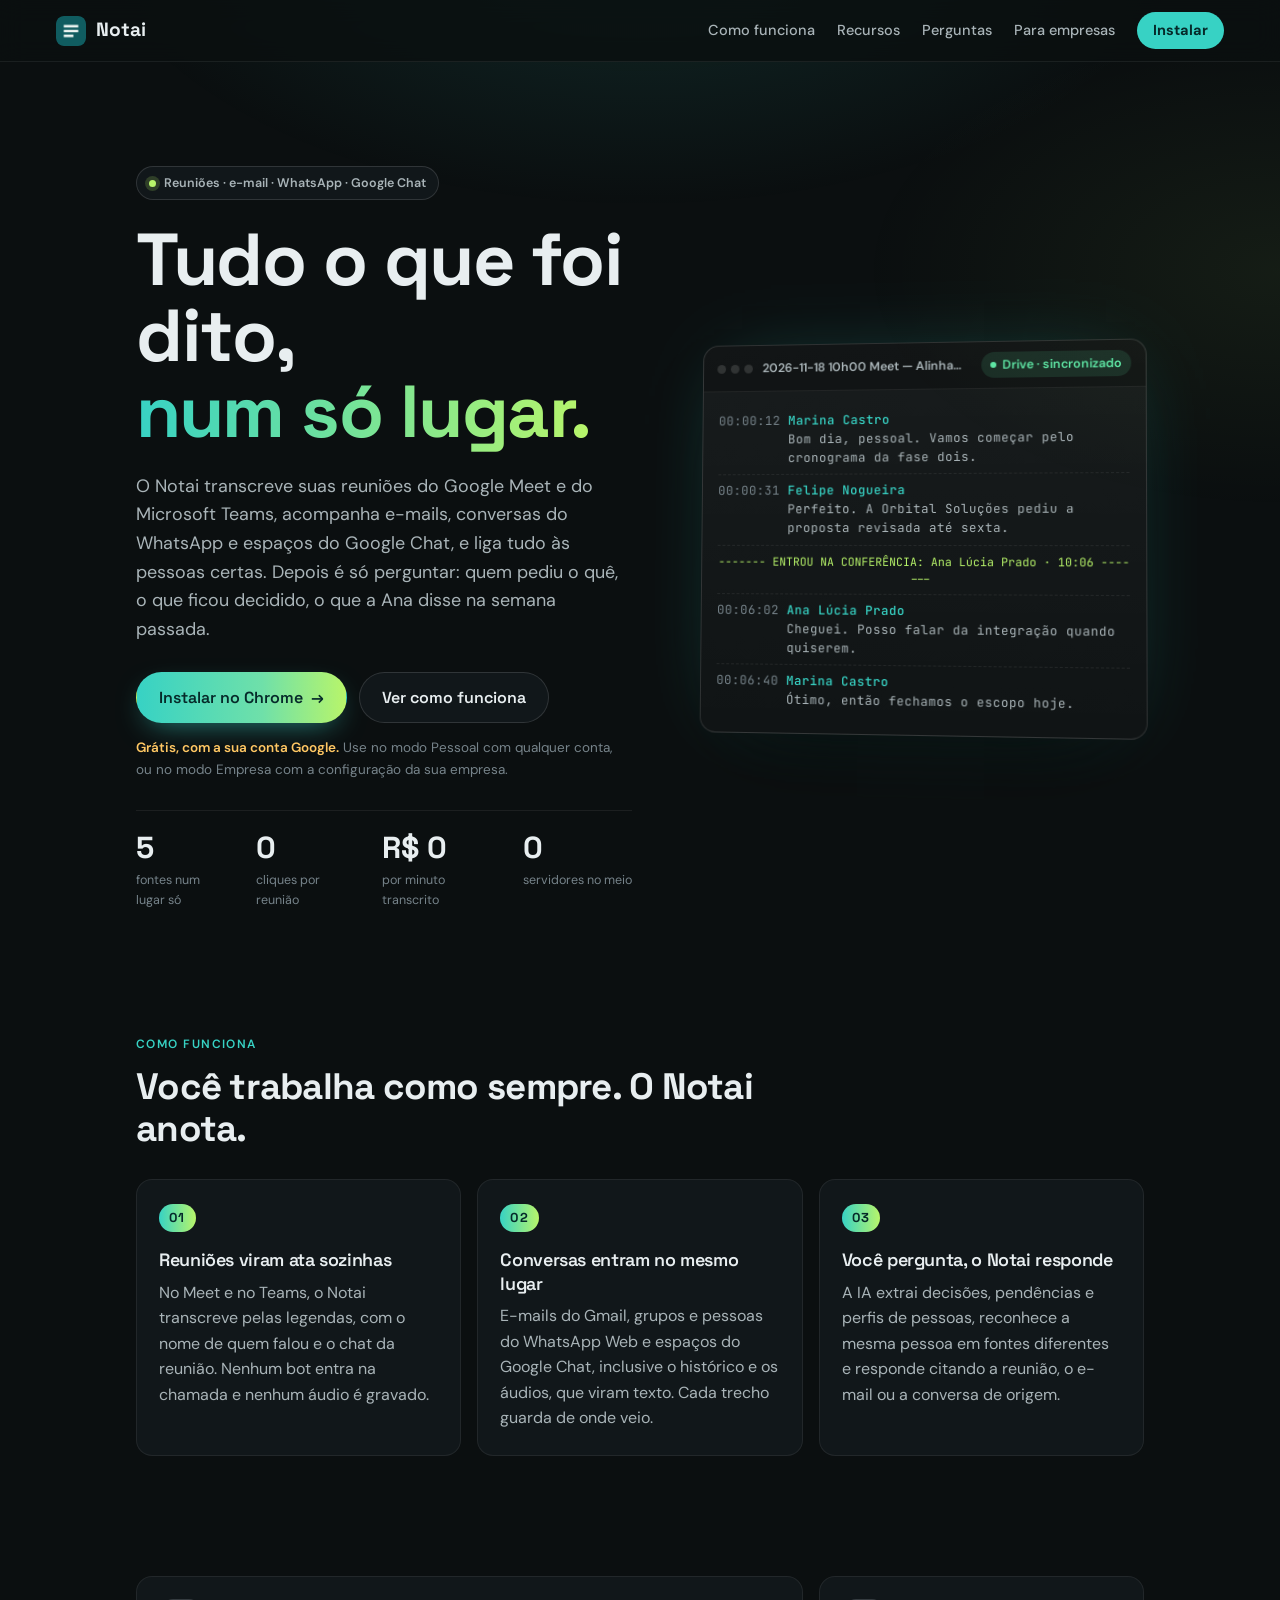
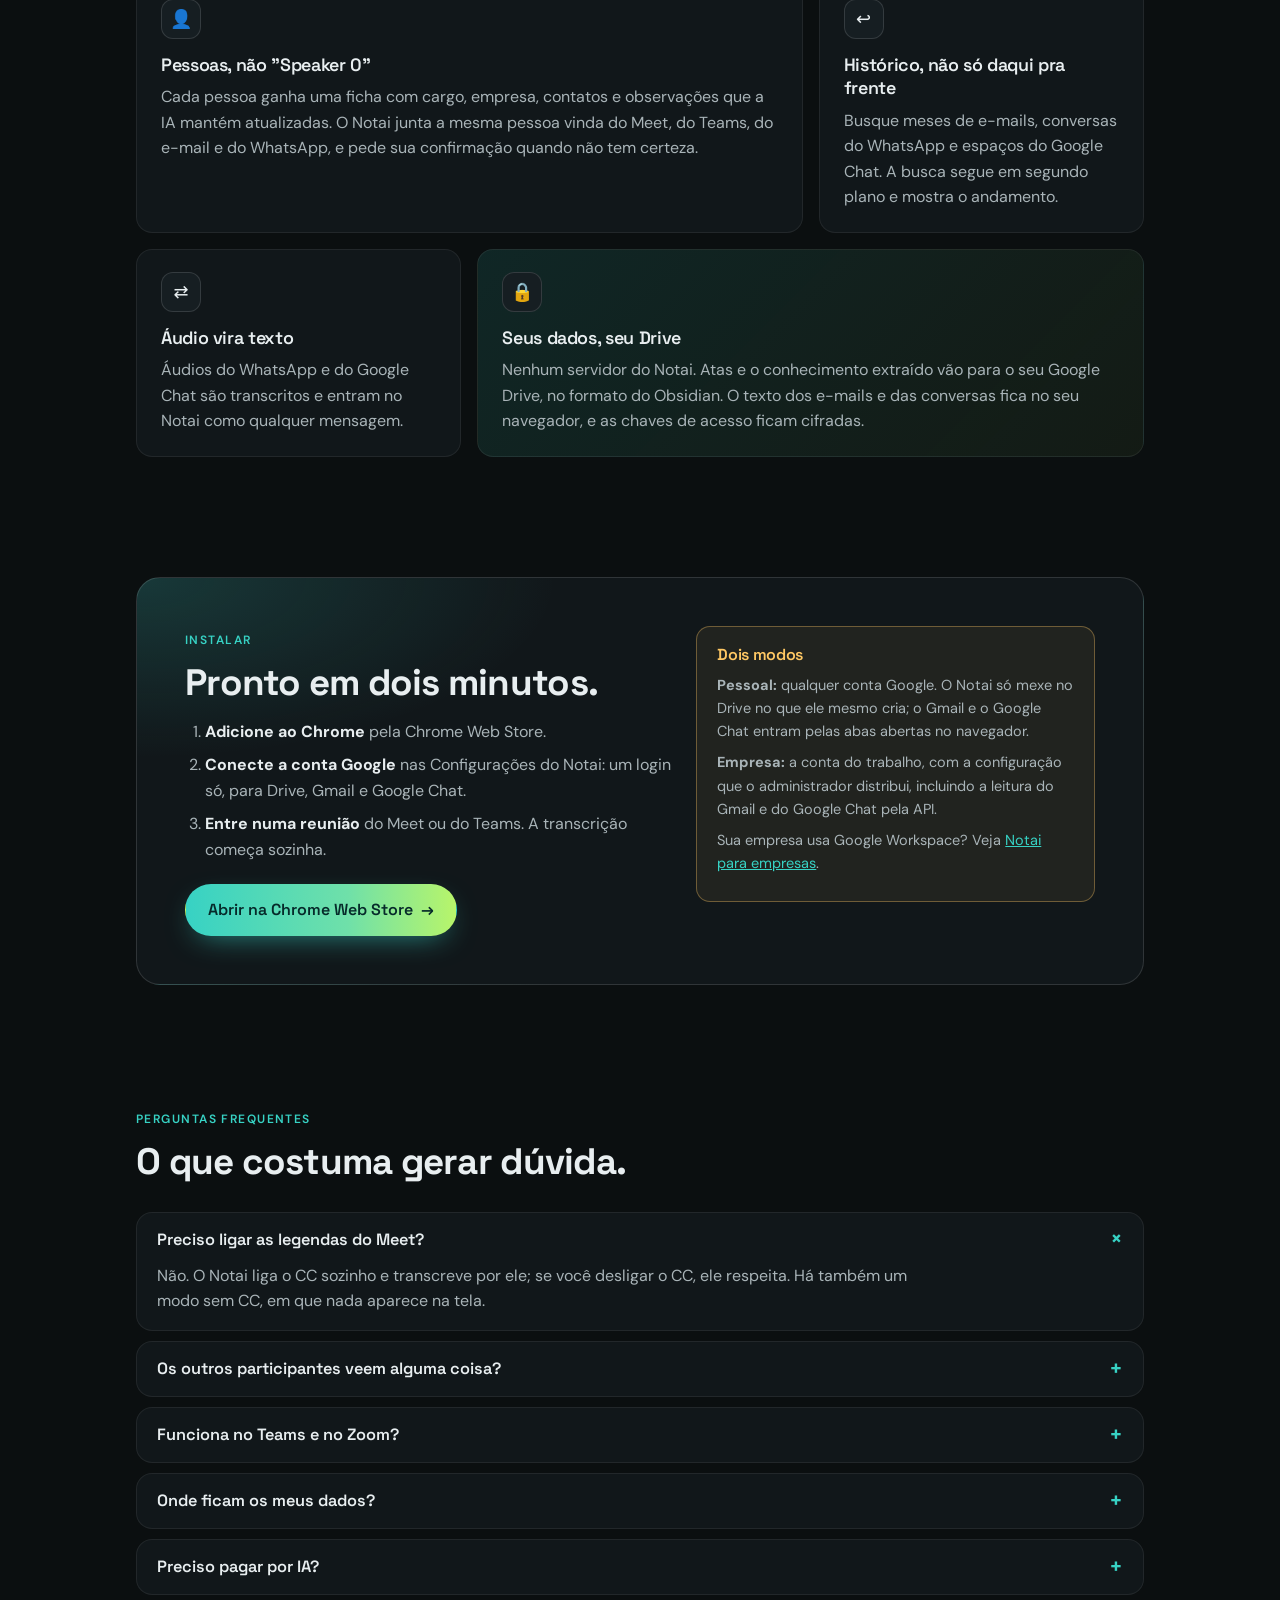
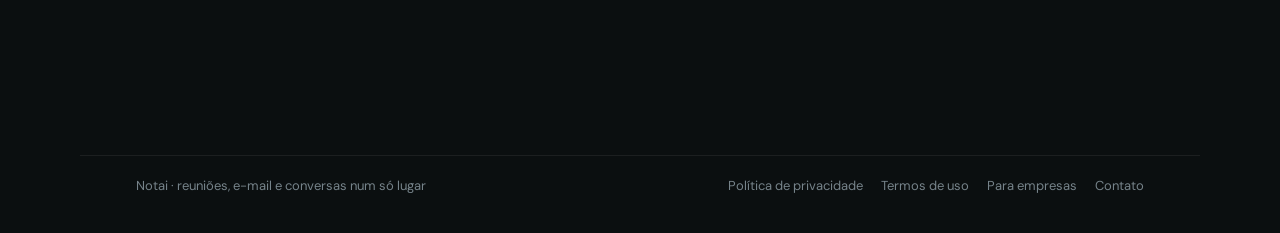
==== commit 953a611e: "Página inicial sem referência a empresa: explica os modos Pessoal e Empresa Co-Authored-By: Claude O" ====
--- a/index.html
+++ b/index.html
@@ -35,7 +35,7 @@
           <a class="btn btn-primary" href="https://chromewebstore.google.com/detail/dehlandkobgbbgkkjokhnkllopbijbge" target="_blank" rel="noopener">Instalar no Chrome <span class="arrow">→</span></a>
           <a class="btn btn-ghost" href="#como-funciona">Ver como funciona</a>
         </div>
-        <p class="note"><strong>Uso interno da IPNET.</strong> Por enquanto o login aceita só contas Google da IPNET.</p>
+        <p class="note"><strong>Grátis, com a sua conta Google.</strong> Use no modo Pessoal com qualquer conta, ou no modo Empresa com a configuração da sua empresa.</p>
         <ul class="proof" aria-label="O que o Notai garante">
           <li><strong>5</strong><span>fontes num lugar só</span></li>
           <li><strong>0</strong><span>cliques por reunião</span></li>
@@ -91,10 +91,10 @@
           <a class="btn btn-primary" id="store-link" href="https://chromewebstore.google.com/detail/dehlandkobgbbgkkjokhnkllopbijbge" target="_blank" rel="noopener">Abrir na Chrome Web Store <span class="arrow">→</span></a>
         </div>
       </div>
-      <aside class="ipnet">
-        <h3>Uso interno da IPNET</h3>
-        <p>Por enquanto, o Notai é usado só dentro da IPNET: o login aceita apenas contas Google da IPNET.</p>
-        <p>Com outra conta, a instalação funciona, mas o Google recusa a conexão com o Drive, o Gmail e o Google Chat.</p>
+      <aside class="modes">
+        <h3>Dois modos</h3>
+        <p><strong>Pessoal:</strong> qualquer conta Google. O Notai só mexe no Drive no que ele mesmo cria; o Gmail e o Google Chat entram pelas abas abertas no navegador.</p>
+        <p><strong>Empresa:</strong> a conta do trabalho, com a configuração que o administrador distribui, incluindo a leitura do Gmail e do Google Chat pela API.</p>
         <p>Sua empresa usa Google Workspace? Veja <a href="empresas/">Notai para empresas</a>.</p>
       </aside>
     </section>
--- a/style.css
+++ b/style.css
@@ -112,9 +112,9 @@
 .install ol { margin: 14px 0 0; padding-left: 20px; color: var(--text-2); }
 .install li { margin: 0 0 8px; }
 .install li strong { color: var(--text); }
-.ipnet { align-self: start; padding: 18px 20px; border-radius: 14px; border: 1px solid rgba(255, 200, 100, .35); background: rgba(255, 200, 100, .07); font-size: 14.5px; color: var(--text-2); }
-.ipnet h3 { color: var(--warn); margin-bottom: 8px; font-size: 1rem; }
-.ipnet p { margin: 0 0 8px; }
+.modes { align-self: start; padding: 18px 20px; border-radius: 14px; border: 1px solid rgba(255, 200, 100, .35); background: rgba(255, 200, 100, .07); font-size: 14.5px; color: var(--text-2); }
+.modes h3 { color: var(--warn); margin-bottom: 8px; font-size: 1rem; }
+.modes p { margin: 0 0 8px; }
 
 /* ───────── perguntas ───────── */
 .faq-list { display: grid; gap: 10px; }
